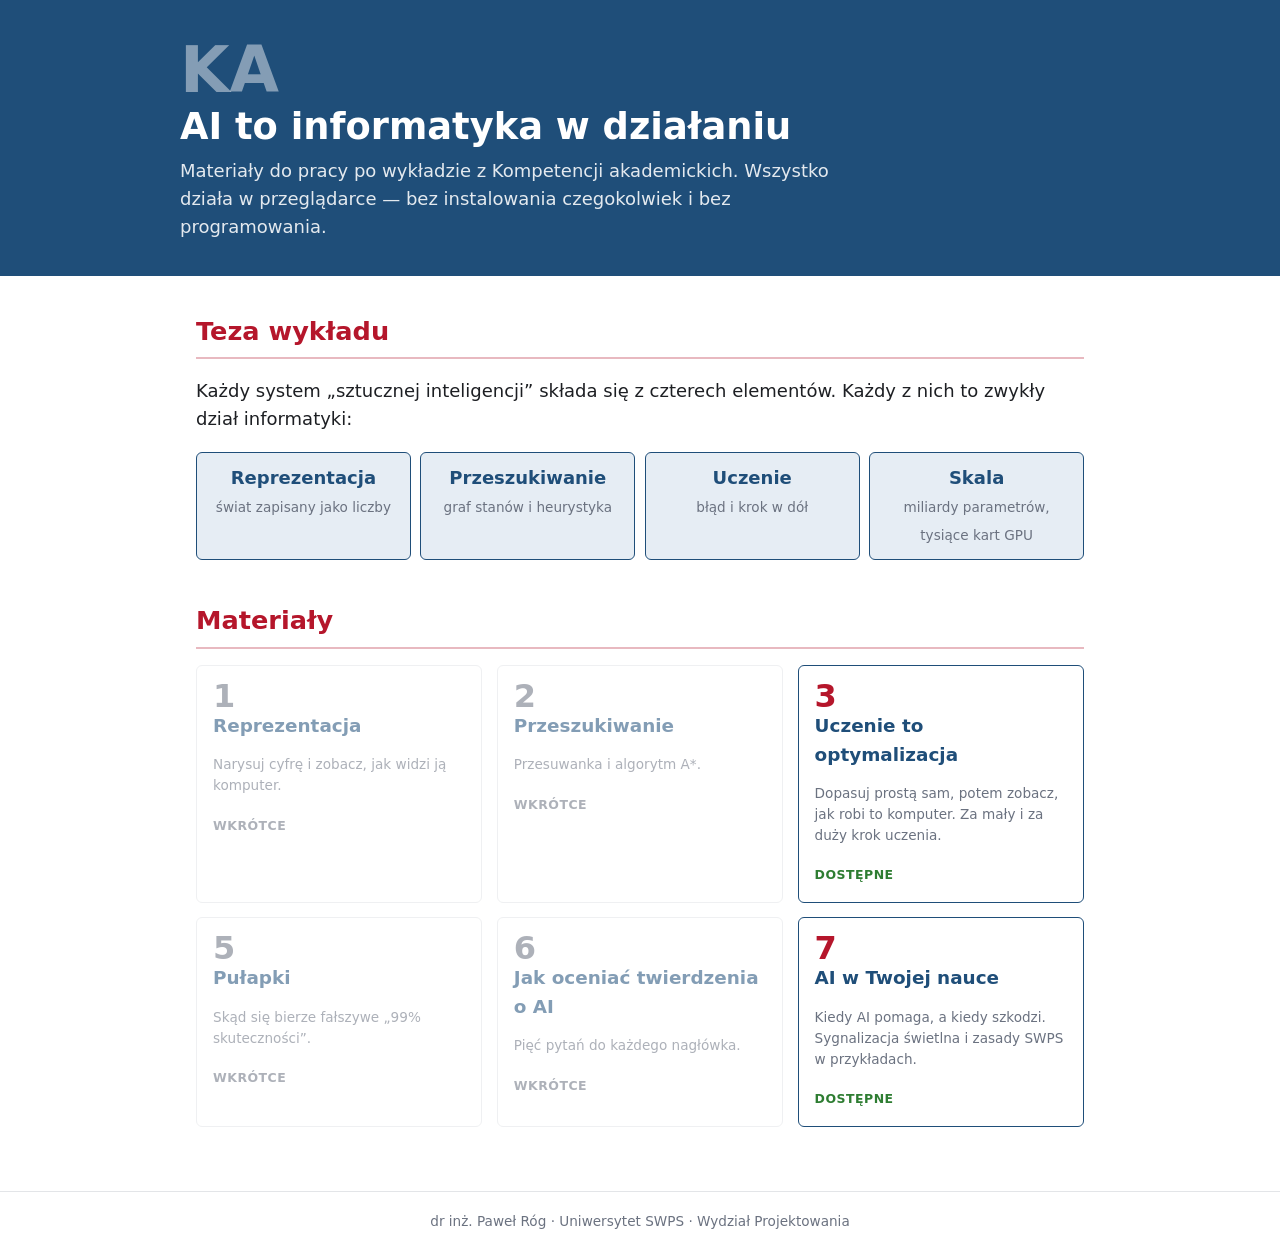
==== index.html @ 4da8dd85 "Materiały do wykładu: strona główna, Uczenie to optymalizacja, AI w Twojej nauce Co-Authored-By: Cla" ====
<!doctype html>
<html lang="pl">
<head>
<meta charset="utf-8">
<meta name="viewport" content="width=device-width, initial-scale=1">
<title>AI to informatyka w działaniu</title>
<meta name="description" content="Materiały do pracy po wykładzie z Kompetencji akademickich: jak działa AI i jak mądrze z niej korzystać.">
<link rel="stylesheet" href="style.css">
<style>
  .filary { display: grid; grid-template-columns: repeat(4, 1fr); gap: 0.6rem; margin: 1.2rem 0 0.4rem; }
  .filar { border: 1.5px solid var(--granat); background: var(--granat-jasny); border-radius: 6px; padding: 0.7rem; text-align: center; }
  .filar b { display: block; color: var(--granat); }
  .filar span { font-size: 0.85rem; color: var(--szary); }
  @media (max-width: 680px) { .filary { grid-template-columns: 1fr 1fr; } }
  .karta .nr { font-size: 2rem; font-weight: 700; color: var(--akcent); line-height: 1; }
  .karta.wkrotce .nr { color: var(--szary); }
  .status { font-size: 0.78rem; font-weight: 700; text-transform: uppercase; letter-spacing: 0.04em; color: var(--szary); }
</style>
</head>
<body>

<header class="dzial">
  <div class="wnetrze">
    <div class="numer">KA</div>
    <h1>AI to informatyka w działaniu</h1>
    <p>Materiały do pracy po wykładzie z Kompetencji akademickich. Wszystko działa w przeglądarce — bez instalowania czegokolwiek i bez programowania.</p>
  </div>
</header>

<main>
<section>
  <h2>Teza wykładu</h2>
  <p>Każdy system „sztucznej inteligencji” składa się z czterech elementów. Każdy z nich to zwykły dział informatyki:</p>
  <div class="filary">
    <div class="filar"><b>Reprezentacja</b><span>świat zapisany jako liczby</span></div>
    <div class="filar"><b>Przeszukiwanie</b><span>graf stanów i heurystyka</span></div>
    <div class="filar"><b>Uczenie</b><span>błąd i krok w dół</span></div>
    <div class="filar"><b>Skala</b><span>miliardy parametrów, tysiące kart GPU</span></div>
  </div>
</section>

<section>
  <h2>Materiały</h2>
  <div class="karty">
    <div class="karta wkrotce"><div class="nr">1</div><h3>Reprezentacja</h3><p class="maly">Narysuj cyfrę i zobacz, jak widzi ją komputer.</p><span class="status">wkrótce</span></div>
    <div class="karta wkrotce"><div class="nr">2</div><h3>Przeszukiwanie</h3><p class="maly">Przesuwanka i algorytm A*.</p><span class="status">wkrótce</span></div>
    <a class="karta" href="uczenie.html"><div class="nr">3</div><h3>Uczenie to optymalizacja</h3><p class="maly">Dopasuj prostą sam, potem zobacz, jak robi to komputer. Za mały i za duży krok uczenia.</p><span class="status" style="color:var(--zielony)">dostępne</span></a>
    <div class="karta wkrotce"><div class="nr">5</div><h3>Pułapki</h3><p class="maly">Skąd się bierze fałszywe „99% skuteczności”.</p><span class="status">wkrótce</span></div>
    <div class="karta wkrotce"><div class="nr">6</div><h3>Jak oceniać twierdzenia o AI</h3><p class="maly">Pięć pytań do każdego nagłówka.</p><span class="status">wkrótce</span></div>
    <a class="karta" href="ai-w-nauce.html"><div class="nr">7</div><h3>AI w Twojej nauce</h3><p class="maly">Kiedy AI pomaga, a kiedy szkodzi. Sygnalizacja świetlna i zasady SWPS w przykładach.</p><span class="status" style="color:var(--zielony)">dostępne</span></a>
  </div>
</section>
</main>

<footer>dr inż. Paweł Róg · Uniwersytet SWPS · Wydział Projektowania</footer>
</body>
</html>
---- style.css ----
/* Wspólny styl materiałów — estetyka slajdów wykładu */
:root {
  --akcent: #b5162b;
  --akcent-jasny: #f6e3e6;
  --granat: #1f4e79;
  --granat-jasny: #e6edf4;
  --szary: #6b7280;
  --linia: #e3e5e8;
  --tlo: #ffffff;
  --tlo2: #f5f6f7;
  --tekst: #1d1f23;
  --zielony: #2e7d32;
  --zolty: #d39e00;
  --czerwony: #c62828;
  --font: "Fira Sans", "Inter", system-ui, -apple-system, "Segoe UI", Roboto, sans-serif;
  --mono: "Fira Mono", "JetBrains Mono", ui-monospace, Menlo, Consolas, monospace;
}

* { box-sizing: border-box; }
html { -webkit-text-size-adjust: 100%; }
body {
  margin: 0; background: var(--tlo); color: var(--tekst);
  font-family: var(--font); font-size: 18px; line-height: 1.55;
}

/* Pasek nawigacji */
.nav {
  display: flex; gap: 1rem; align-items: center; flex-wrap: wrap;
  padding: 0.6rem 16px; border-bottom: 1px solid var(--linia); font-size: 0.9rem;
}
.nav a { color: var(--granat); text-decoration: none; }
.nav a:hover { text-decoration: underline; }
.nav .marka { font-weight: 700; color: var(--akcent); margin-right: auto; }

/* Nagłówek jak slajd działu */
.dzial {
  background: var(--granat); color: #fff; padding: 2.4rem 16px 2.2rem;
}
.dzial .wnetrze { max-width: 920px; margin: 0 auto; }
.dzial .numer { font-size: 4rem; font-weight: 700; line-height: 1; color: rgba(255,255,255,0.45); }
.dzial h1 { margin: 0.2rem 0 0.6rem; font-size: 2.3rem; line-height: 1.15; }
.dzial p { margin: 0; max-width: 680px; color: rgba(255,255,255,0.88); }

main { max-width: 920px; margin: 0 auto; padding: 0 16px 3rem; }

/* Sekcje jak slajdy z czerwonym tytułem i linią */
section { padding-top: 2.2rem; }
h2 {
  color: var(--akcent); font-size: 1.6rem; margin: 0 0 0.9rem;
  padding-bottom: 0.35rem; border-bottom: 2px solid #e8b9c0;
}
h2 .krok { color: var(--szary); font-weight: 500; font-size: 1rem; display: block; letter-spacing: 0.04em; text-transform: uppercase; }
h3 { color: var(--granat); font-size: 1.15rem; margin: 1.4rem 0 0.5rem; }
strong { color: var(--granat); }
a { color: var(--granat); }
code { font-family: var(--mono); font-size: 0.88em; background: var(--tlo2); padding: 0.05em 0.3em; border-radius: 3px; }
pre {
  font-family: var(--mono); font-size: 0.85rem; line-height: 1.45; background: var(--tlo2);
  padding: 0.9rem 1rem; border-radius: 5px; overflow-x: auto; margin: 0.6rem 0;
}
pre code { background: none; padding: 0; font-size: inherit; }
.maly { font-size: 0.85rem; color: var(--szary); }

/* Ramka jak na slajdach */
.ramka {
  background: var(--granat-jasny); border-left: 4px solid var(--granat);
  border-radius: 4px; padding: 0.75rem 1rem; margin: 1rem 0;
}
.ramka.akcent { background: var(--akcent-jasny); border-color: var(--akcent); }
.ramka.zielona { background: #e5f1e6; border-color: var(--zielony); }
.ramka .tytul { display: block; font-weight: 700; color: var(--granat); margin-bottom: 0.2rem; }
.ramka.akcent .tytul { color: var(--akcent); }
.ramka.zielona .tytul { color: var(--zielony); }
.ramka p:first-child { margin-top: 0; } .ramka p:last-child { margin-bottom: 0; }

/* Panel z interakcją */
.panel { border: 1px solid var(--linia); border-radius: 6px; padding: 1rem; margin: 1rem 0; background: #fff; }
.uklad { display: grid; grid-template-columns: 1fr 1fr; gap: 1rem; align-items: start; }
@media (max-width: 760px) { .uklad { grid-template-columns: 1fr; } }
canvas { width: 100%; height: auto; display: block; border-radius: 4px; touch-action: none; }
.podpis { font-size: 0.82rem; color: var(--szary); text-align: center; margin-top: 0.3rem; }

/* Kontrolki */
.suwak { display: grid; grid-template-columns: 5.5rem 1fr 4.2rem; gap: 0.6rem; align-items: center; margin: 0.45rem 0; }
.suwak label { font-weight: 600; }
.suwak output { font-family: var(--mono); text-align: right; }
input[type=range] { width: 100%; accent-color: var(--akcent); }
.przyciski { display: flex; flex-wrap: wrap; gap: 0.5rem; margin: 0.7rem 0; }
button {
  font: inherit; font-size: 0.95rem; padding: 0.45rem 0.9rem; border-radius: 4px; cursor: pointer;
  border: 1.5px solid var(--granat); background: #fff; color: var(--granat);
}
button:hover { background: var(--granat-jasny); }
button.glowny { background: var(--akcent); border-color: var(--akcent); color: #fff; }
button.glowny:hover { background: #961223; }
button:disabled { opacity: 0.45; cursor: default; }
button:focus-visible, input:focus-visible, summary:focus-visible { outline: 3px solid #f0b4bd; outline-offset: 2px; }
input[type=number], input[type=text] {
  font: inherit; padding: 0.35rem 0.5rem; border: 1.5px solid var(--linia); border-radius: 4px; width: 7rem;
}

/* Liczniki */
.liczniki { display: flex; flex-wrap: wrap; gap: 0.6rem 1.4rem; margin: 0.6rem 0; }
.licznik { font-size: 0.85rem; color: var(--szary); }
.licznik b { display: block; font-family: var(--mono); font-size: 1.35rem; color: var(--tekst); font-weight: 600; }
.licznik.duzy b { font-size: 2rem; color: var(--akcent); }

/* Pytania z odpowiedzią */
details {
  border: 1px solid var(--linia); border-radius: 5px; margin: 0.6rem 0; background: #fff;
}
details > summary {
  cursor: pointer; padding: 0.65rem 0.9rem; font-weight: 600; color: var(--granat); list-style: none;
}
details > summary::-webkit-details-marker { display: none; }
details > summary::before { content: "▸ "; color: var(--akcent); }
details[open] > summary::before { content: "▾ "; }
details > .odp { padding: 0 0.9rem 0.8rem; }

.komunikat { min-height: 1.6em; font-weight: 600; margin: 0.5rem 0; }
.komunikat.ok { color: var(--zielony); }
.komunikat.zle { color: var(--czerwony); }

/* Karty */
.karty { display: grid; grid-template-columns: repeat(auto-fit, minmax(230px, 1fr)); gap: 0.9rem; margin: 1rem 0; }
.karta { border: 1px solid var(--linia); border-radius: 6px; padding: 0.9rem 1rem; background: #fff; }
.karta h3 { margin-top: 0; }
a.karta { text-decoration: none; color: inherit; border-color: var(--granat); }
a.karta:hover { background: var(--granat-jasny); }
.karta.wkrotce { opacity: 0.55; }

/* Tabele */
table { border-collapse: collapse; width: 100%; margin: 0.8rem 0; font-size: 0.95rem; }
th { background: var(--granat-jasny); color: var(--granat); text-align: left; }
th, td { padding: 0.45rem 0.7rem; vertical-align: top; }
tbody tr:nth-child(even) td { background: var(--tlo2); }
.tabela-zawijana { overflow-x: auto; }

footer { border-top: 1px solid var(--linia); padding: 1.2rem 16px; text-align: center; font-size: 0.85rem; color: var(--szary); }

@media (max-width: 560px) {
  body { font-size: 17px; }
  .dzial h1 { font-size: 1.8rem; }
  .dzial .numer { font-size: 3rem; }
  .suwak { grid-template-columns: 4.2rem 1fr 3.6rem; }
}
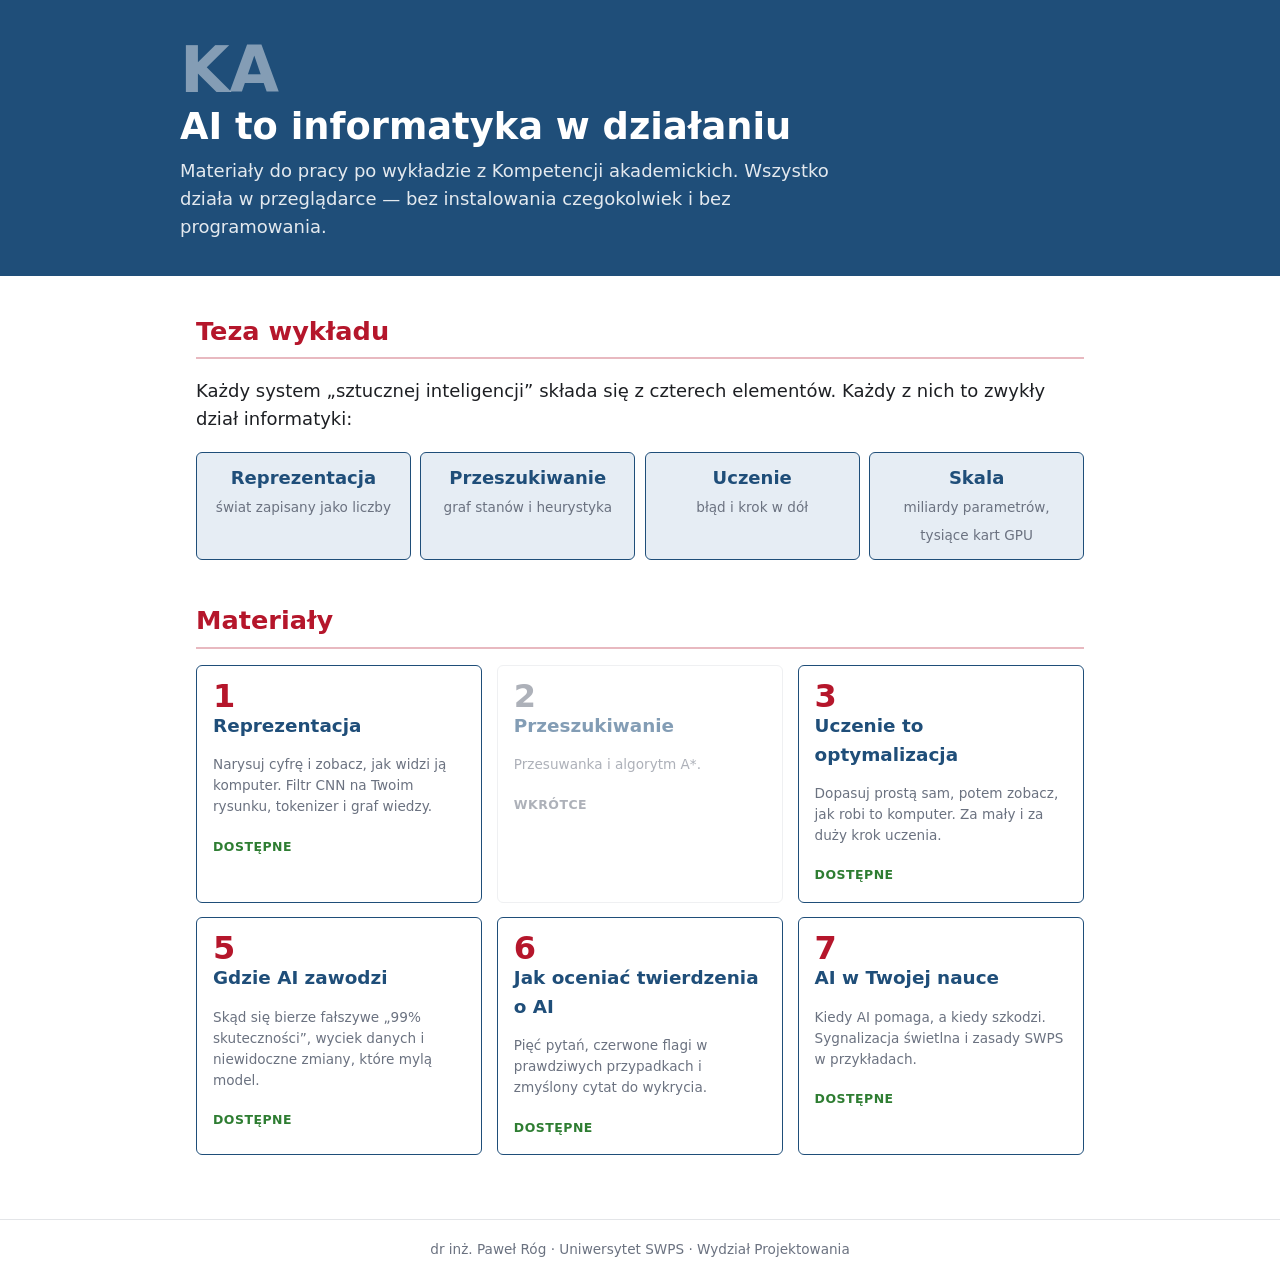
==== commit 6b96d000: "Materiały 1, 5, 6: Reprezentacja, Gdzie AI zawodzi, Jak oceniać twierdzenia o AI Wspólna nawigacja n" ====
--- a/index.html
+++ b/index.html
@@ -42,11 +42,11 @@
 <section>
   <h2>Materiały</h2>
   <div class="karty">
-    <div class="karta wkrotce"><div class="nr">1</div><h3>Reprezentacja</h3><p class="maly">Narysuj cyfrę i zobacz, jak widzi ją komputer.</p><span class="status">wkrótce</span></div>
+    <a class="karta" href="reprezentacja.html"><div class="nr">1</div><h3>Reprezentacja</h3><p class="maly">Narysuj cyfrę i zobacz, jak widzi ją komputer. Filtr CNN na Twoim rysunku, tokenizer i graf wiedzy.</p><span class="status" style="color:var(--zielony)">dostępne</span></a>
     <div class="karta wkrotce"><div class="nr">2</div><h3>Przeszukiwanie</h3><p class="maly">Przesuwanka i algorytm A*.</p><span class="status">wkrótce</span></div>
     <a class="karta" href="uczenie.html"><div class="nr">3</div><h3>Uczenie to optymalizacja</h3><p class="maly">Dopasuj prostą sam, potem zobacz, jak robi to komputer. Za mały i za duży krok uczenia.</p><span class="status" style="color:var(--zielony)">dostępne</span></a>
-    <div class="karta wkrotce"><div class="nr">5</div><h3>Pułapki</h3><p class="maly">Skąd się bierze fałszywe „99% skuteczności”.</p><span class="status">wkrótce</span></div>
-    <div class="karta wkrotce"><div class="nr">6</div><h3>Jak oceniać twierdzenia o AI</h3><p class="maly">Pięć pytań do każdego nagłówka.</p><span class="status">wkrótce</span></div>
+    <a class="karta" href="pulapki.html"><div class="nr">5</div><h3>Gdzie AI zawodzi</h3><p class="maly">Skąd się bierze fałszywe „99% skuteczności”, wyciek danych i niewidoczne zmiany, które mylą model.</p><span class="status" style="color:var(--zielony)">dostępne</span></a>
+    <a class="karta" href="ocena.html"><div class="nr">6</div><h3>Jak oceniać twierdzenia o AI</h3><p class="maly">Pięć pytań, czerwone flagi w prawdziwych przypadkach i zmyślony cytat do wykrycia.</p><span class="status" style="color:var(--zielony)">dostępne</span></a>
     <a class="karta" href="ai-w-nauce.html"><div class="nr">7</div><h3>AI w Twojej nauce</h3><p class="maly">Kiedy AI pomaga, a kiedy szkodzi. Sygnalizacja świetlna i zasady SWPS w przykładach.</p><span class="status" style="color:var(--zielony)">dostępne</span></a>
   </div>
 </section>
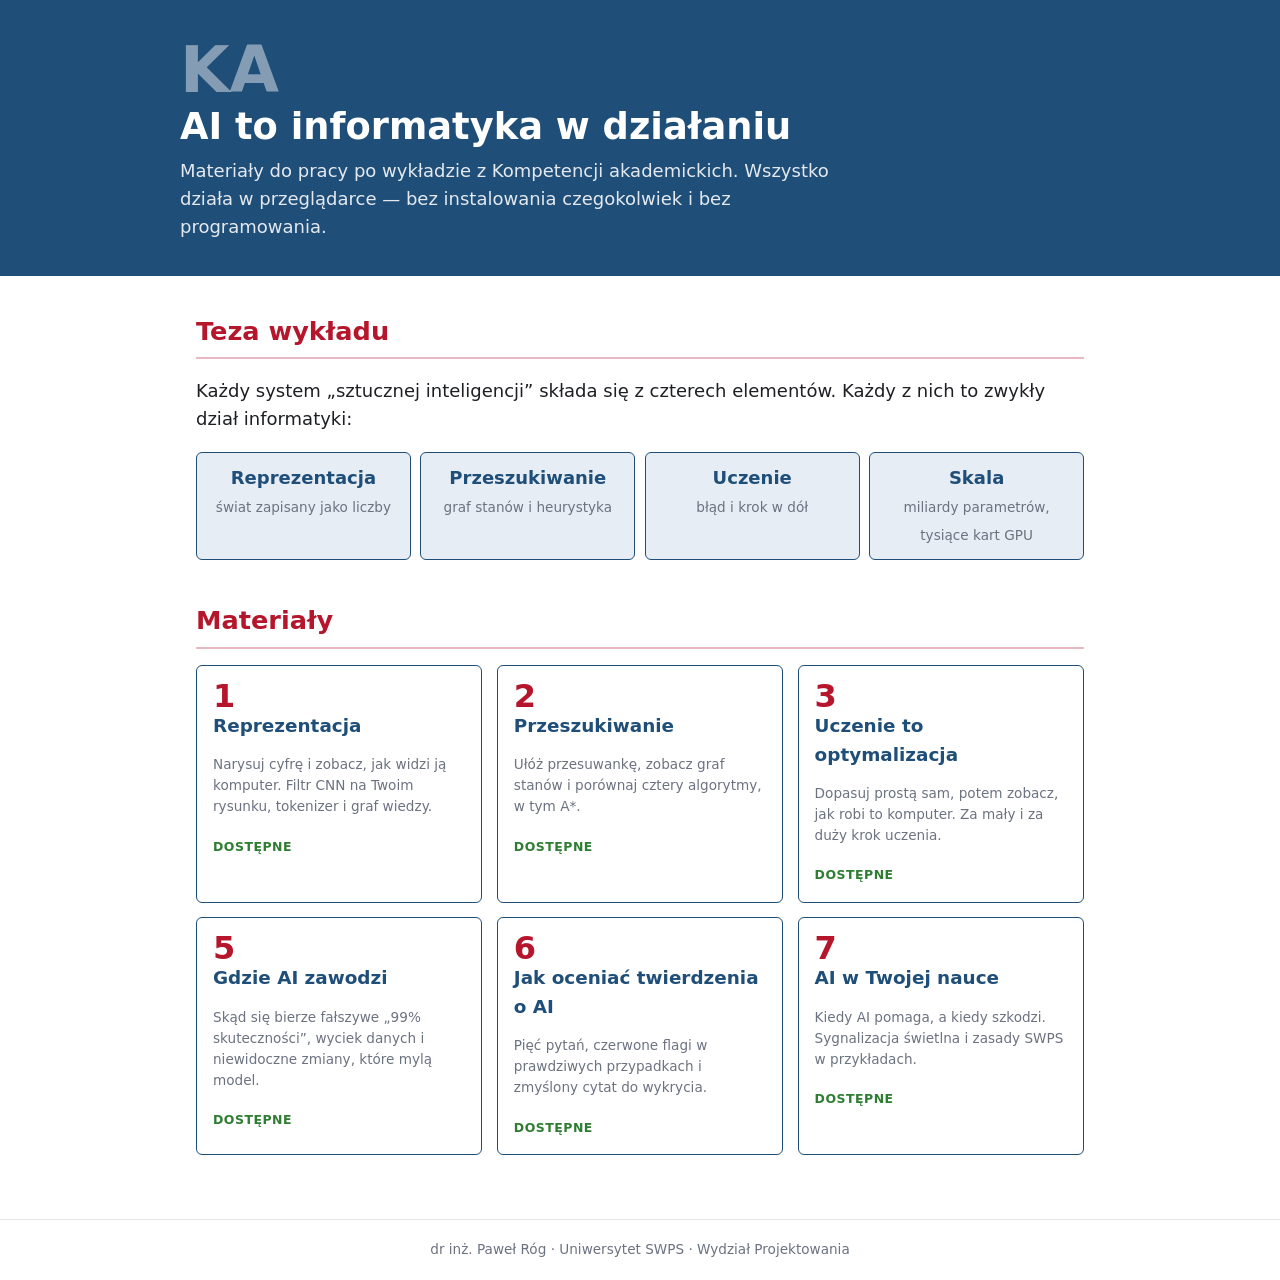
==== commit 142dc516: "Materiał 2: Przeszukiwanie (przesuwanka, graf stanów, porównanie algorytmów, wybuch kombinatoryczny)" ====
--- a/index.html
+++ b/index.html
@@ -43,7 +43,7 @@
   <h2>Materiały</h2>
   <div class="karty">
     <a class="karta" href="reprezentacja.html"><div class="nr">1</div><h3>Reprezentacja</h3><p class="maly">Narysuj cyfrę i zobacz, jak widzi ją komputer. Filtr CNN na Twoim rysunku, tokenizer i graf wiedzy.</p><span class="status" style="color:var(--zielony)">dostępne</span></a>
-    <div class="karta wkrotce"><div class="nr">2</div><h3>Przeszukiwanie</h3><p class="maly">Przesuwanka i algorytm A*.</p><span class="status">wkrótce</span></div>
+    <a class="karta" href="przeszukiwanie.html"><div class="nr">2</div><h3>Przeszukiwanie</h3><p class="maly">Ułóż przesuwankę, zobacz graf stanów i porównaj cztery algorytmy, w tym A*.</p><span class="status" style="color:var(--zielony)">dostępne</span></a>
     <a class="karta" href="uczenie.html"><div class="nr">3</div><h3>Uczenie to optymalizacja</h3><p class="maly">Dopasuj prostą sam, potem zobacz, jak robi to komputer. Za mały i za duży krok uczenia.</p><span class="status" style="color:var(--zielony)">dostępne</span></a>
     <a class="karta" href="pulapki.html"><div class="nr">5</div><h3>Gdzie AI zawodzi</h3><p class="maly">Skąd się bierze fałszywe „99% skuteczności”, wyciek danych i niewidoczne zmiany, które mylą model.</p><span class="status" style="color:var(--zielony)">dostępne</span></a>
     <a class="karta" href="ocena.html"><div class="nr">6</div><h3>Jak oceniać twierdzenia o AI</h3><p class="maly">Pięć pytań, czerwone flagi w prawdziwych przypadkach i zmyślony cytat do wykrycia.</p><span class="status" style="color:var(--zielony)">dostępne</span></a>
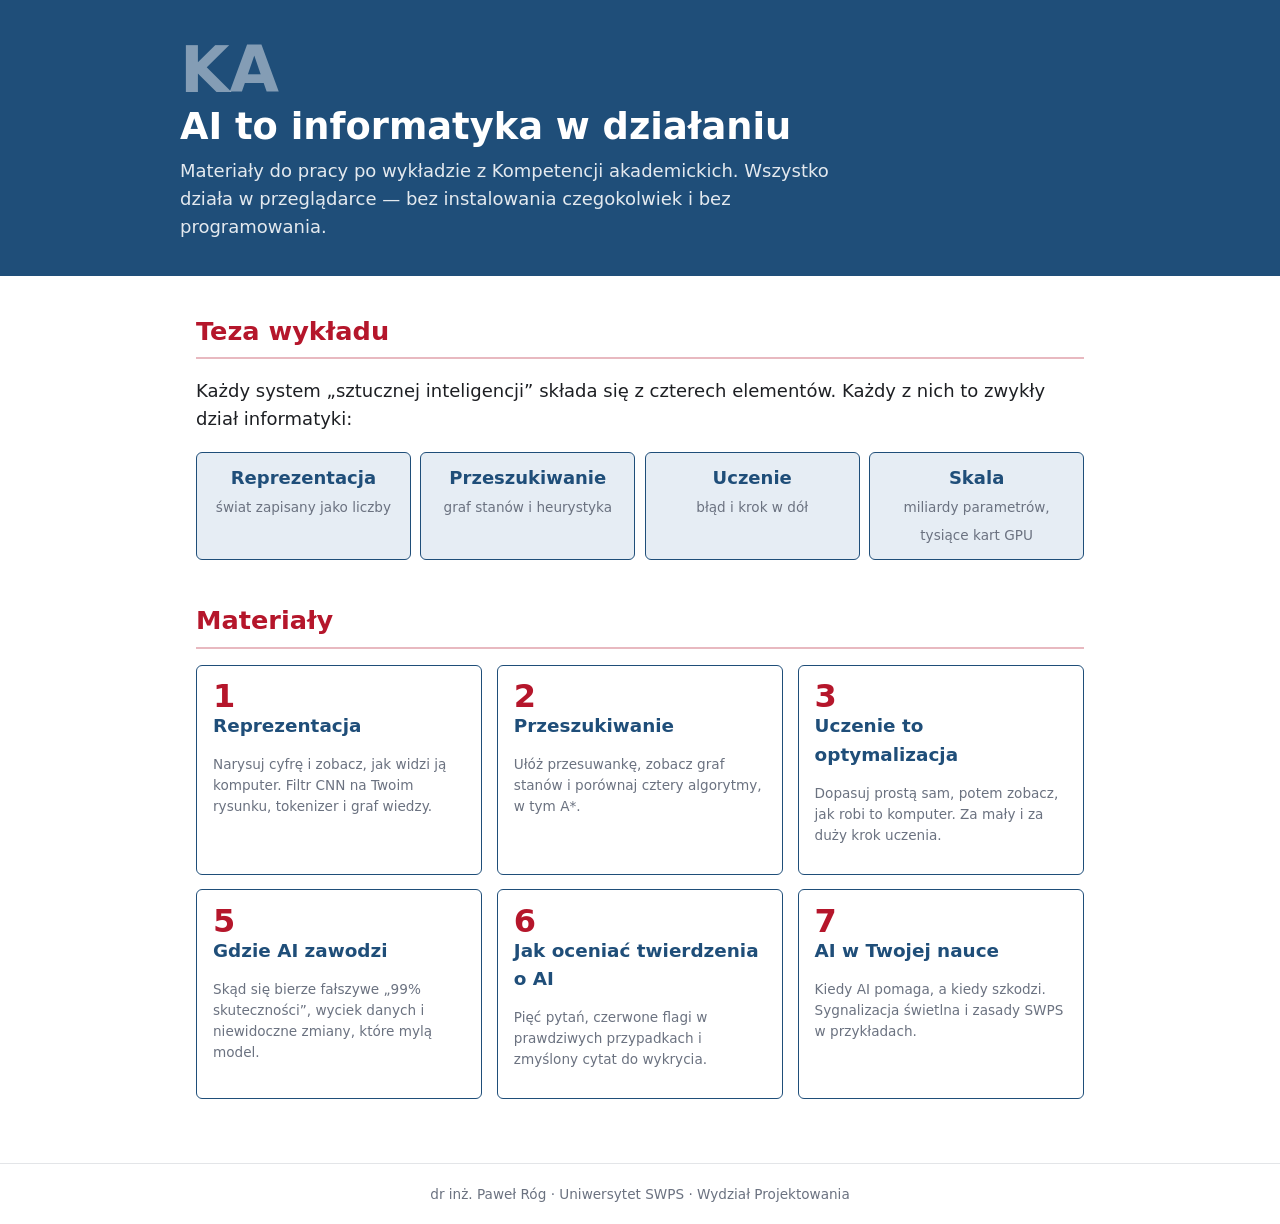
==== commit 24a90fe3: "Strona główna: usunięcie etykiet „dostępne” Co-Authored-By: Claude Opus 5.5 <noreply@anthropic.com> " ====
--- a/index.html
+++ b/index.html
@@ -13,8 +13,6 @@
   .filar span { font-size: 0.85rem; color: var(--szary); }
   @media (max-width: 680px) { .filary { grid-template-columns: 1fr 1fr; } }
   .karta .nr { font-size: 2rem; font-weight: 700; color: var(--akcent); line-height: 1; }
-  .karta.wkrotce .nr { color: var(--szary); }
-  .status { font-size: 0.78rem; font-weight: 700; text-transform: uppercase; letter-spacing: 0.04em; color: var(--szary); }
 </style>
 </head>
 <body>
@@ -42,12 +40,12 @@
 <section>
   <h2>Materiały</h2>
   <div class="karty">
-    <a class="karta" href="reprezentacja.html"><div class="nr">1</div><h3>Reprezentacja</h3><p class="maly">Narysuj cyfrę i zobacz, jak widzi ją komputer. Filtr CNN na Twoim rysunku, tokenizer i graf wiedzy.</p><span class="status" style="color:var(--zielony)">dostępne</span></a>
-    <a class="karta" href="przeszukiwanie.html"><div class="nr">2</div><h3>Przeszukiwanie</h3><p class="maly">Ułóż przesuwankę, zobacz graf stanów i porównaj cztery algorytmy, w tym A*.</p><span class="status" style="color:var(--zielony)">dostępne</span></a>
-    <a class="karta" href="uczenie.html"><div class="nr">3</div><h3>Uczenie to optymalizacja</h3><p class="maly">Dopasuj prostą sam, potem zobacz, jak robi to komputer. Za mały i za duży krok uczenia.</p><span class="status" style="color:var(--zielony)">dostępne</span></a>
-    <a class="karta" href="pulapki.html"><div class="nr">5</div><h3>Gdzie AI zawodzi</h3><p class="maly">Skąd się bierze fałszywe „99% skuteczności”, wyciek danych i niewidoczne zmiany, które mylą model.</p><span class="status" style="color:var(--zielony)">dostępne</span></a>
-    <a class="karta" href="ocena.html"><div class="nr">6</div><h3>Jak oceniać twierdzenia o AI</h3><p class="maly">Pięć pytań, czerwone flagi w prawdziwych przypadkach i zmyślony cytat do wykrycia.</p><span class="status" style="color:var(--zielony)">dostępne</span></a>
-    <a class="karta" href="ai-w-nauce.html"><div class="nr">7</div><h3>AI w Twojej nauce</h3><p class="maly">Kiedy AI pomaga, a kiedy szkodzi. Sygnalizacja świetlna i zasady SWPS w przykładach.</p><span class="status" style="color:var(--zielony)">dostępne</span></a>
+    <a class="karta" href="reprezentacja.html"><div class="nr">1</div><h3>Reprezentacja</h3><p class="maly">Narysuj cyfrę i zobacz, jak widzi ją komputer. Filtr CNN na Twoim rysunku, tokenizer i graf wiedzy.</p></a>
+    <a class="karta" href="przeszukiwanie.html"><div class="nr">2</div><h3>Przeszukiwanie</h3><p class="maly">Ułóż przesuwankę, zobacz graf stanów i porównaj cztery algorytmy, w tym A*.</p></a>
+    <a class="karta" href="uczenie.html"><div class="nr">3</div><h3>Uczenie to optymalizacja</h3><p class="maly">Dopasuj prostą sam, potem zobacz, jak robi to komputer. Za mały i za duży krok uczenia.</p></a>
+    <a class="karta" href="pulapki.html"><div class="nr">5</div><h3>Gdzie AI zawodzi</h3><p class="maly">Skąd się bierze fałszywe „99% skuteczności”, wyciek danych i niewidoczne zmiany, które mylą model.</p></a>
+    <a class="karta" href="ocena.html"><div class="nr">6</div><h3>Jak oceniać twierdzenia o AI</h3><p class="maly">Pięć pytań, czerwone flagi w prawdziwych przypadkach i zmyślony cytat do wykrycia.</p></a>
+    <a class="karta" href="ai-w-nauce.html"><div class="nr">7</div><h3>AI w Twojej nauce</h3><p class="maly">Kiedy AI pomaga, a kiedy szkodzi. Sygnalizacja świetlna i zasady SWPS w przykładach.</p></a>
   </div>
 </section>
 </main>
